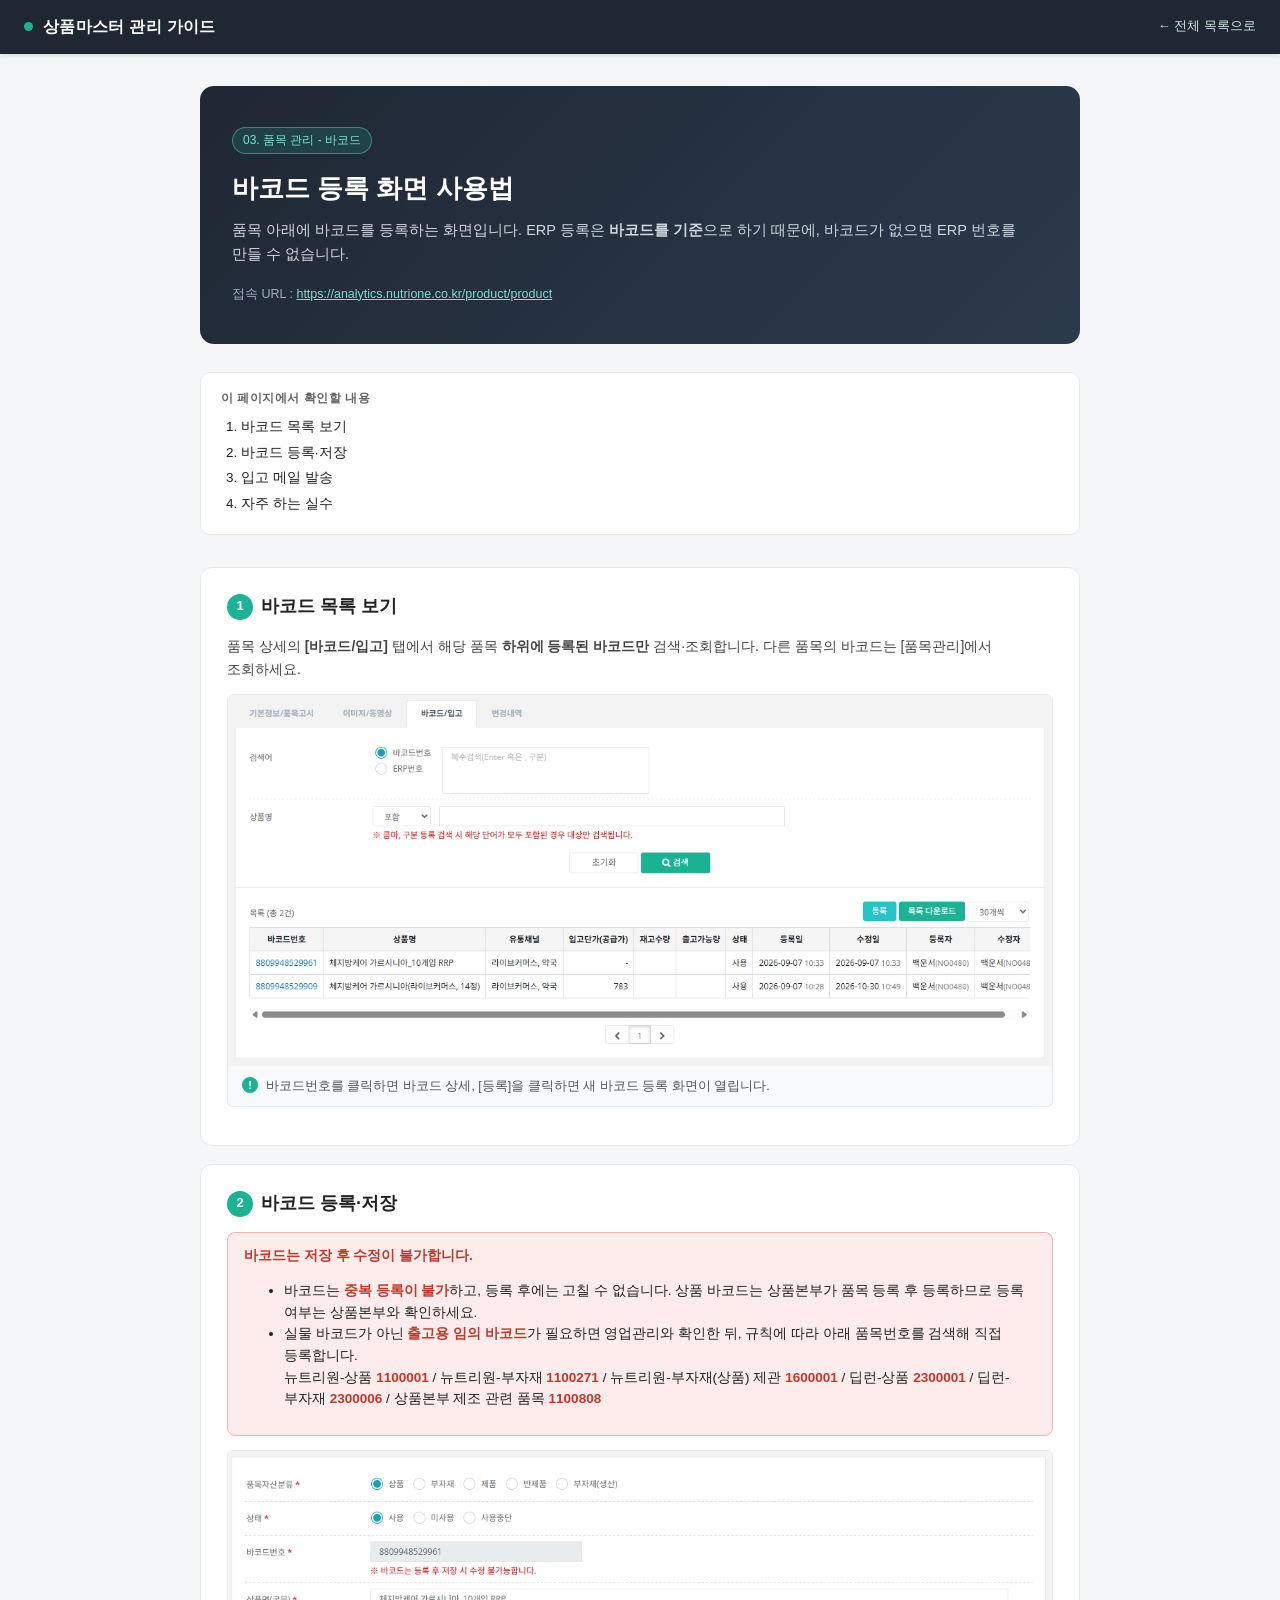
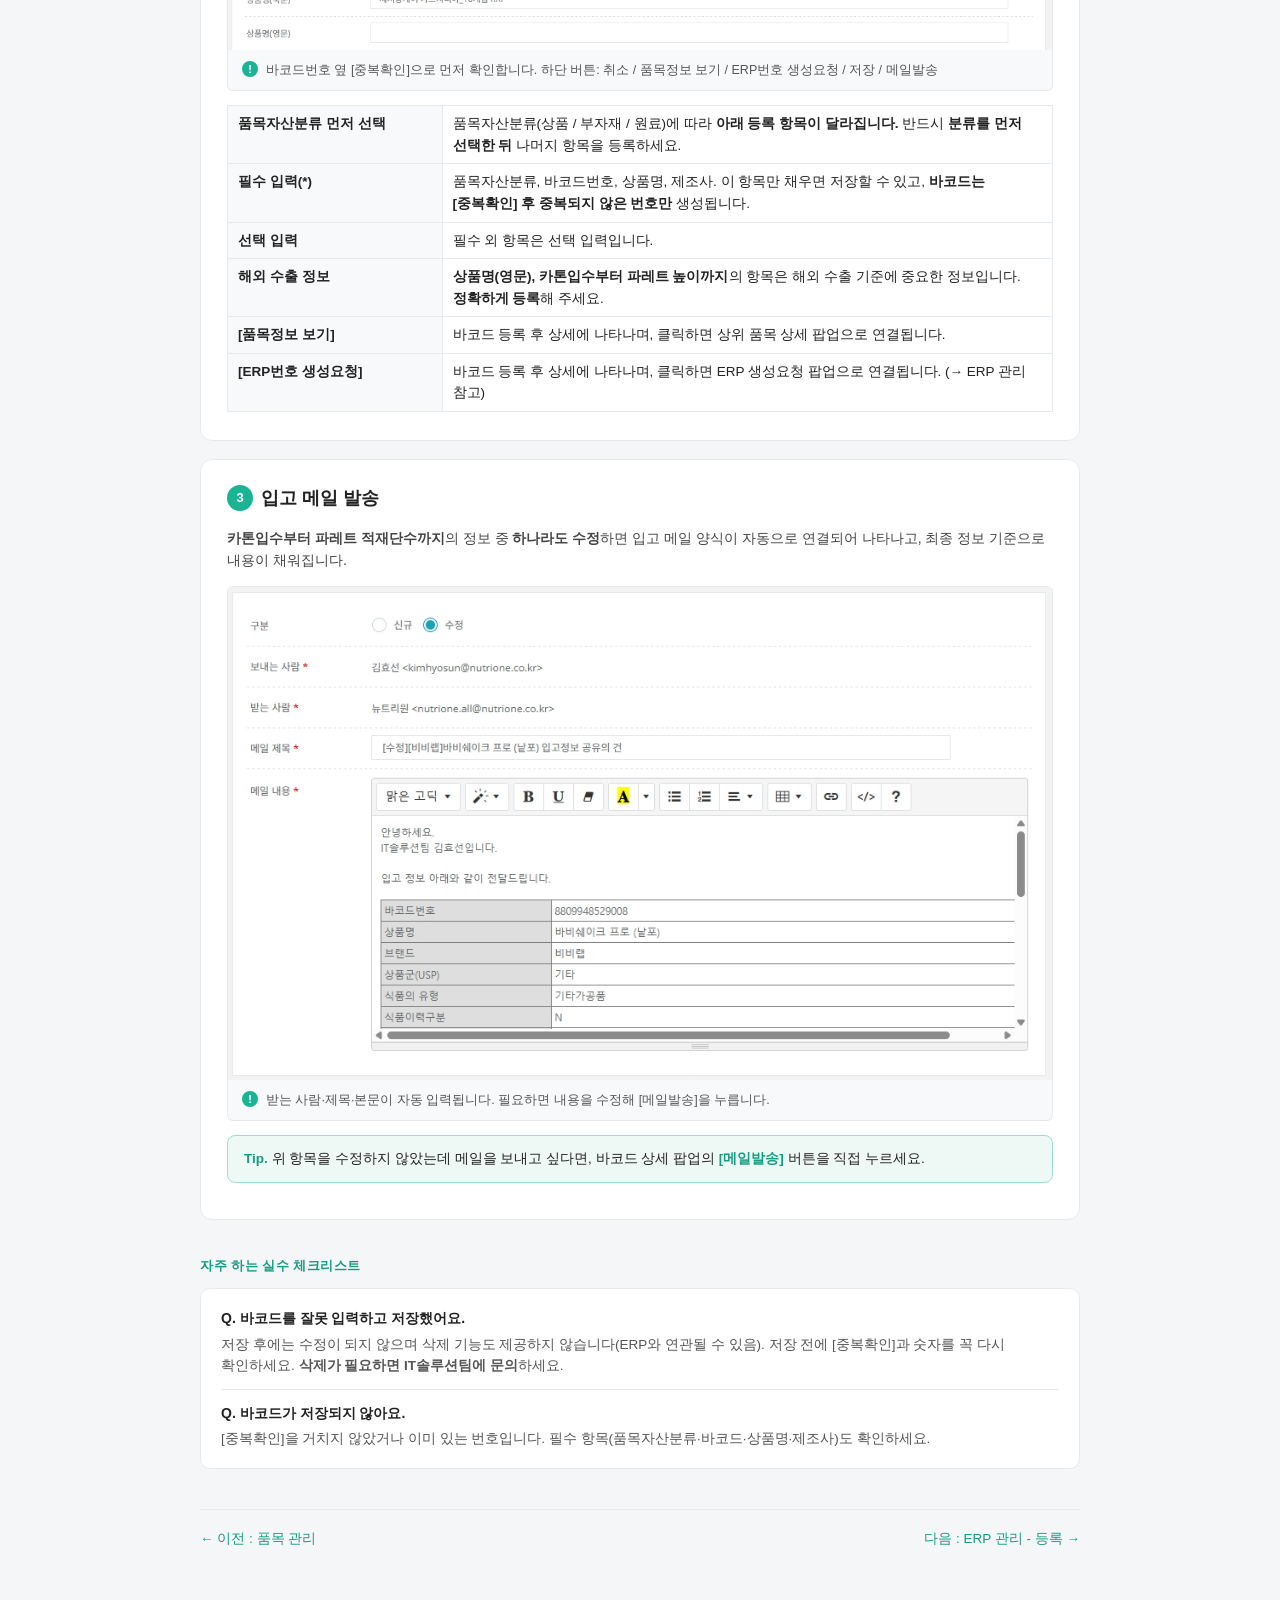
==== pages/barcode.html @ bc96de83 "Initial product master manual Co-Authored-By: Claude Sonnet 5.5 <noreply@anthropic.com>" ====
<!DOCTYPE html>
<html lang="ko">
<head>
<meta charset="UTF-8">
<meta name="viewport" content="width=device-width, initial-scale=1.0">
<title>품목 관리 - 바코드 | 상품마스터 관리 가이드</title>
<link rel="stylesheet" href="../assets/css/style.css">
</head>
<body>
  <div class="topbar">
    <div class="brand"><span class="dot"></span> 상품마스터 관리 가이드</div>
    <a class="home-link" href="../index.html">← 전체 목록으로</a>
  </div>

  <div class="wrap">
    <div class="hero">
      <span class="tag">03. 품목 관리 - 바코드</span>
      <h1>바코드 등록 화면 사용법</h1>
      <p>품목 아래에 바코드를 등록하는 화면입니다. ERP 등록은 <b>바코드를 기준</b>으로 하기 때문에, 바코드가 없으면 ERP 번호를 만들 수 없습니다.</p>
      <div class="meta">접속 URL : <a href="https://analytics.nutrione.co.kr/product/product" target="_blank" rel="noopener">https://analytics.nutrione.co.kr/product/product</a></div>
    </div>

    <div class="toc">
      <b>이 페이지에서 확인할 내용</b>
      <ol>
        <li>바코드 목록 보기</li>
        <li>바코드 등록·저장</li>
        <li>입고 메일 발송</li>
        <li>자주 하는 실수</li>
      </ol>
    </div>

    <div class="step">
      <h2><span class="step-no">1</span> 바코드 목록 보기</h2>
      <p>품목 상세의 <b>[바코드/입고]</b> 탭에서 해당 품목 <b>하위에 등록된 바코드만</b> 검색·조회합니다. 다른 품목의 바코드는 [품목관리]에서 조회하세요.</p>
      <div class="shot">
        <img class="has-cap" src="../assets/img/item_barcode_tab.png" alt="바코드/입고 탭">
        <div class="cap"><span>바코드번호를 클릭하면 바코드 상세, [등록]을 클릭하면 새 바코드 등록 화면이 열립니다.</span></div>
      </div>
    </div>

    <div class="step">
      <h2><span class="step-no">2</span> 바코드 등록·저장</h2>
      <div class="caution"><b>바코드는 저장 후 수정이 불가합니다.</b>
        <ul>
          <li>바코드는 <b>중복 등록이 불가</b>하고, 등록 후에는 고칠 수 없습니다. 상품 바코드는 상품본부가 품목 등록 후 등록하므로 등록 여부는 상품본부와 확인하세요.</li>
          <li>실물 바코드가 아닌 <b>출고용 임의 바코드</b>가 필요하면 영업관리와 확인한 뒤, 규칙에 따라 아래 품목번호를 검색해 직접 등록합니다.<br>
            뉴트리원-상품 <b>1100001</b> / 뉴트리원-부자재 <b>1100271</b> / 뉴트리원-부자재(상품) 제관 <b>1600001</b> / 딥런-상품 <b>2300001</b> / 딥런-부자재 <b>2300006</b> / 상품본부 제조 관련 품목 <b>1100808</b></li>
        </ul>
      </div>
      <div class="shot">
        <img class="has-cap" src="../assets/img/barcode_detail.png" alt="바코드 상세 등록 화면">
        <div class="cap"><span>바코드번호 옆 [중복확인]으로 먼저 확인합니다. 하단 버튼: 취소 / 품목정보 보기 / ERP번호 생성요청 / 저장 / 메일발송</span></div>
      </div>
      <table>
        <tr><th>품목자산분류 먼저 선택</th><td>품목자산분류(상품 / 부자재 / 원료)에 따라 <b>아래 등록 항목이 달라집니다.</b> 반드시 <b>분류를 먼저 선택한 뒤</b> 나머지 항목을 등록하세요.</td></tr>
        <tr><th>필수 입력(*)</th><td>품목자산분류, 바코드번호, 상품명, 제조사. 이 항목만 채우면 저장할 수 있고, <b>바코드는 [중복확인] 후 중복되지 않은 번호만</b> 생성됩니다.</td></tr>
        <tr><th>선택 입력</th><td>필수 외 항목은 선택 입력입니다.</td></tr>
        <tr><th>해외 수출 정보</th><td><b>상품명(영문), 카톤입수부터 파레트 높이까지</b>의 항목은 해외 수출 기준에 중요한 정보입니다. <b>정확하게 등록</b>해 주세요.</td></tr>
        <tr><th>[품목정보 보기]</th><td>바코드 등록 후 상세에 나타나며, 클릭하면 상위 품목 상세 팝업으로 연결됩니다.</td></tr>
        <tr><th>[ERP번호 생성요청]</th><td>바코드 등록 후 상세에 나타나며, 클릭하면 ERP 생성요청 팝업으로 연결됩니다. (→ ERP 관리 참고)</td></tr>
      </table>
    </div>

    <div class="step">
      <h2><span class="step-no">3</span> 입고 메일 발송</h2>
      <p><b>카톤입수부터 파레트 적재단수까지</b>의 정보 중 <b>하나라도 수정</b>하면 입고 메일 양식이 자동으로 연결되어 나타나고, 최종 정보 기준으로 내용이 채워집니다.</p>
      <div class="shot">
        <img class="has-cap" src="../assets/img/barcode_mail.png" alt="입고 정보 메일 양식">
        <div class="cap"><span>받는 사람·제목·본문이 자동 입력됩니다. 필요하면 내용을 수정해 [메일발송]을 누릅니다.</span></div>
      </div>
      <div class="tip"><b>Tip.</b> 위 항목을 수정하지 않았는데 메일을 보내고 싶다면, 바코드 상세 팝업의 <b>[메일발송]</b> 버튼을 직접 누르세요.</div>
    </div>

    <div class="section-title">자주 하는 실수 체크리스트</div>
    <div class="faq-box">
      <div class="q">Q. 바코드를 잘못 입력하고 저장했어요.</div>
      <div class="a">저장 후에는 수정이 되지 않으며 삭제 기능도 제공하지 않습니다(ERP와 연관될 수 있음). 저장 전에 [중복확인]과 숫자를 꼭 다시 확인하세요. <b>삭제가 필요하면 IT솔루션팀에 문의</b>하세요.</div>
      <div class="q">Q. 바코드가 저장되지 않아요.</div>
      <div class="a">[중복확인]을 거치지 않았거나 이미 있는 번호입니다. 필수 항목(품목자산분류·바코드·상품명·제조사)도 확인하세요.</div>
    </div>

    <div class="footer-nav">
      <a href="item.html">← 이전 : 품목 관리</a>
      <a href="erp.html">다음 : ERP 관리 - 등록 →</a>
    </div>
  </div>
</body>
</html>
---- assets/css/style.css ----
:root {
  --brand: #1ab394;
  --brand-dark: #159c81;
  --navy: #1f2733;
  --navy-light: #2c3a4d;
  --ink: #222;
  --sub: #666;
  --line: #e7eaec;
  --bg: #f4f6f8;
  --card: #ffffff;
  --danger: #ed5565;
  --warn-bg: #fff7e6;
  --warn-line: #f5c469;
  --tip-bg: #eef8f5;
  --tip-line: #9cded0;
}

* { box-sizing: border-box; }

body {
  margin: 0;
  font-family: "Pretendard", "Apple SD Gothic Neo", "Malgun Gothic", "맑은 고딕", sans-serif;
  background: var(--bg);
  color: var(--ink);
  line-height: 1.6;
  word-break: keep-all;
}

a { color: var(--brand-dark); text-decoration: none; }
a:hover { text-decoration: underline; }

img { max-width: 100%; border: 1px solid var(--line); border-radius: 6px; display: block; }

.topbar {
  position: sticky; top: 0; z-index: 20;
  background: var(--navy);
  color: #fff;
  padding: 14px 24px;
  display: flex; align-items: center; justify-content: space-between;
  box-shadow: 0 1px 4px rgba(0,0,0,.15);
}
.topbar .brand { font-weight: 700; letter-spacing: .3px; display: flex; align-items: center; gap: 10px; }
.topbar .brand .dot { width: 9px; height: 9px; border-radius: 50%; background: var(--brand); }
.topbar a.home-link { color: #cfe9e2; font-size: 13px; }
.topbar a.home-link:hover { color: #fff; }

.wrap { max-width: 920px; margin: 0 auto; padding: 32px 20px 80px; }

.hero {
  background: linear-gradient(135deg, var(--navy) 0%, var(--navy-light) 100%);
  color: #fff;
  border-radius: 14px;
  padding: 40px 32px;
  margin-bottom: 28px;
}
.hero .tag {
  display: inline-block; background: rgba(26,179,148,.18); color: #7be0cb;
  border: 1px solid rgba(123,224,203,.4); font-size: 12px; padding: 3px 10px; border-radius: 20px; margin-bottom: 14px;
}
.hero h1 { font-size: 26px; margin: 0 0 10px; }
.hero p { color: #cfd6de; margin: 0; font-size: 14.5px; }
.hero .meta { margin-top: 18px; font-size: 12.5px; color: #9fb0c3; }
.hero .meta a { color: #7be0cb; text-decoration: underline; }
.hero .meta a:hover { color: #fff; }

.reveal-after { display: none; }

img.zoomable { cursor: zoom-in; }
.lightbox-overlay {
  position: fixed; inset: 0; background: rgba(0,0,0,.85);
  display: none; align-items: center; justify-content: center;
  z-index: 1000; padding: 24px; cursor: zoom-out;
}
.lightbox-overlay.active { display: flex; }
.lightbox-overlay img { max-width: 95vw; max-height: 95vh; border-radius: 6px; box-shadow: 0 10px 40px rgba(0,0,0,.5); }

.section-title {
  font-size: 13px; font-weight: 700; color: var(--brand-dark);
  text-transform: uppercase; letter-spacing: .5px; margin: 36px 0 12px;
}

.notice-box {
  background: var(--warn-bg); border: 1px solid var(--warn-line); border-radius: 10px;
  padding: 16px 18px; margin: 16px 0; font-size: 14px;
}
.notice-box b { color: #a9660c; }

.card-grid { display: grid; grid-template-columns: 1fr; gap: 14px; }

.menu-card {
  display: block;
  background: var(--card); border: 1px solid var(--line); border-radius: 12px;
  padding: 20px 22px; transition: box-shadow .15s, transform .15s, border-color .15s;
}
.menu-card:hover { box-shadow: 0 6px 18px rgba(0,0,0,.08); border-color: var(--brand); transform: translateY(-1px); text-decoration: none; }
.menu-card .idx { font-size: 12px; color: var(--brand-dark); font-weight: 700; margin-bottom: 6px; }
.menu-card h3 { margin: 0 0 6px; font-size: 18px; color: var(--ink); }
.menu-card p { margin: 0; font-size: 13.5px; color: var(--sub); }
.menu-card .steps { margin-top: 10px; display: flex; flex-wrap: wrap; gap: 6px; }
.menu-card .steps span { font-size: 11.5px; background: #f1f3f5; color: #555; padding: 3px 9px; border-radius: 20px; }
.menu-card .arrow { float: right; color: var(--brand); font-size: 20px; }

.toc {
  background: var(--card); border: 1px solid var(--line); border-radius: 10px; padding: 16px 20px; margin: 20px 0 32px;
  font-size: 13.5px;
}
.toc b { display: block; margin-bottom: 8px; font-size: 12px; color: var(--sub); text-transform: uppercase; letter-spacing: .5px; }
.toc ol { margin: 0; padding-left: 20px; }
.toc li { margin: 4px 0; }

.step {
  background: var(--card); border: 1px solid var(--line); border-radius: 12px;
  padding: 24px 26px; margin: 18px 0;
}
.step .step-no {
  display: inline-flex; align-items: center; justify-content: center;
  width: 26px; height: 26px; border-radius: 50%; background: var(--brand); color: #fff;
  font-size: 13px; font-weight: 700; margin-right: 8px;
}
.step h2 { font-size: 18px; margin: 0 0 14px; display: flex; align-items: center; }
.step h4 { font-size: 14.5px; margin: 22px 0 8px; color: var(--navy); }
.step p { font-size: 14px; color: #444; }
.step ul, .step table { font-size: 13.5px; }
.step table { width: 100%; border-collapse: collapse; margin: 10px 0 4px; }
.step table th, .step table td { border: 1px solid var(--line); padding: 7px 10px; text-align: left; vertical-align: top; }
.step table th { background: #f7f9fa; width: 26%; white-space: nowrap; }

.shot { margin: 14px 0; }
.shot img.has-cap { border-bottom-left-radius: 0; border-bottom-right-radius: 0; }
.cap {
  display: flex; align-items: flex-start; gap: 8px; text-align: left;
  font-size: 12.5px; color: #555;
  background: #f7f9fa; border: 1px solid var(--line); border-top: none;
  border-radius: 0 0 6px 6px; padding: 10px 14px; margin-top: -1px;
}
.cap::before {
  content: "!"; flex: 0 0 auto; width: 16px; height: 16px; margin-top: 1px;
  border-radius: 50%; background: var(--brand); color: #fff;
  font-size: 11px; font-weight: 700; line-height: 16px; text-align: center;
}

.tip, .warn, .caution {
  border-radius: 8px; padding: 12px 16px; margin: 12px 0; font-size: 13.5px;
}
.tip { background: var(--tip-bg); border: 1px solid var(--tip-line); }
.tip b { color: var(--brand-dark); }
.warn { background: var(--warn-bg); border: 1px solid var(--warn-line); }
.warn b { color: #a9660c; }
.caution { background: #fdeceb; border: 1px solid #f3b3b0; }
.caution b { color: #c0392b; }

.flow {
  display: flex; flex-wrap: wrap; align-items: center; gap: 6px; margin: 14px 0 20px; font-size: 13px;
}
.flow .node { background: #f1f3f5; border: 1px solid var(--line); border-radius: 20px; padding: 6px 14px; font-weight: 600; color: #333; }
.flow .node.now { background: var(--brand); border-color: var(--brand); color: #fff; }
.flow .node.stop { background: #fdeceb; border-color: #f3b3b0; color: #c0392b; }
.flow .arrow { color: #aaa; }

.btnlist { display: flex; flex-wrap: wrap; gap: 8px; margin: 10px 0; }
.btnlist span { font-size: 12.5px; border-radius: 6px; padding: 5px 12px; border: 1px solid var(--line); background: #fafbfc; font-weight: 600; }
.btnlist span.primary { background: var(--brand); border-color: var(--brand); color: #fff; }
.btnlist span.danger { background: #fdeceb; border-color: #f3b3b0; color: #c0392b; }

.footer-nav {
  display: flex; justify-content: space-between; align-items: center; margin-top: 40px;
  padding-top: 18px; border-top: 1px solid var(--line); font-size: 13.5px;
}

.faq-box { background: var(--card); border: 1px solid var(--line); border-radius: 10px; padding: 6px 20px; margin: 10px 0; }
.faq-box .q { font-weight: 700; padding: 12px 0 4px; font-size: 14px; }
.faq-box .a { color: #555; font-size: 13.5px; padding-bottom: 12px; border-bottom: 1px solid var(--line); }
.faq-box .a:last-child { border-bottom: none; }

.badge-team { display:inline-block; font-size: 11px; background:#eef2f6; color:#456; border-radius: 4px; padding: 1px 7px; margin-left:6px; }
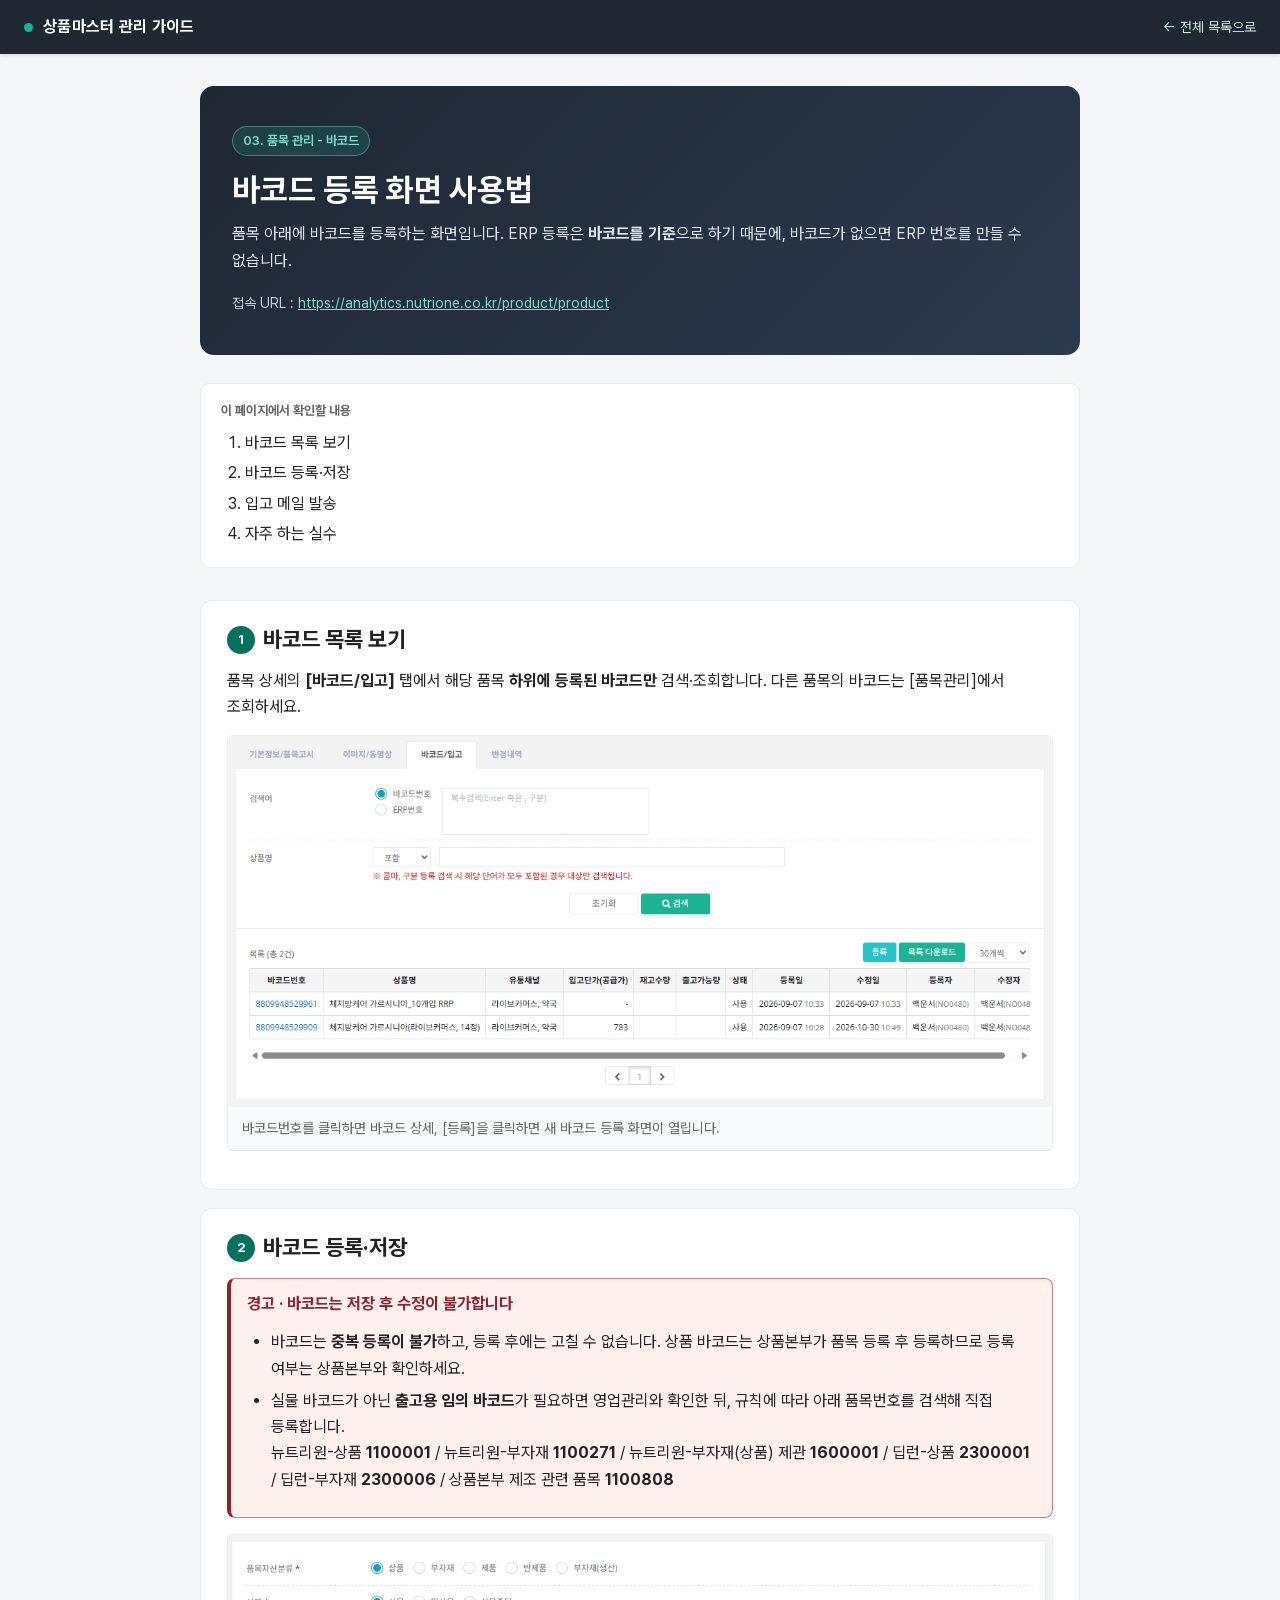
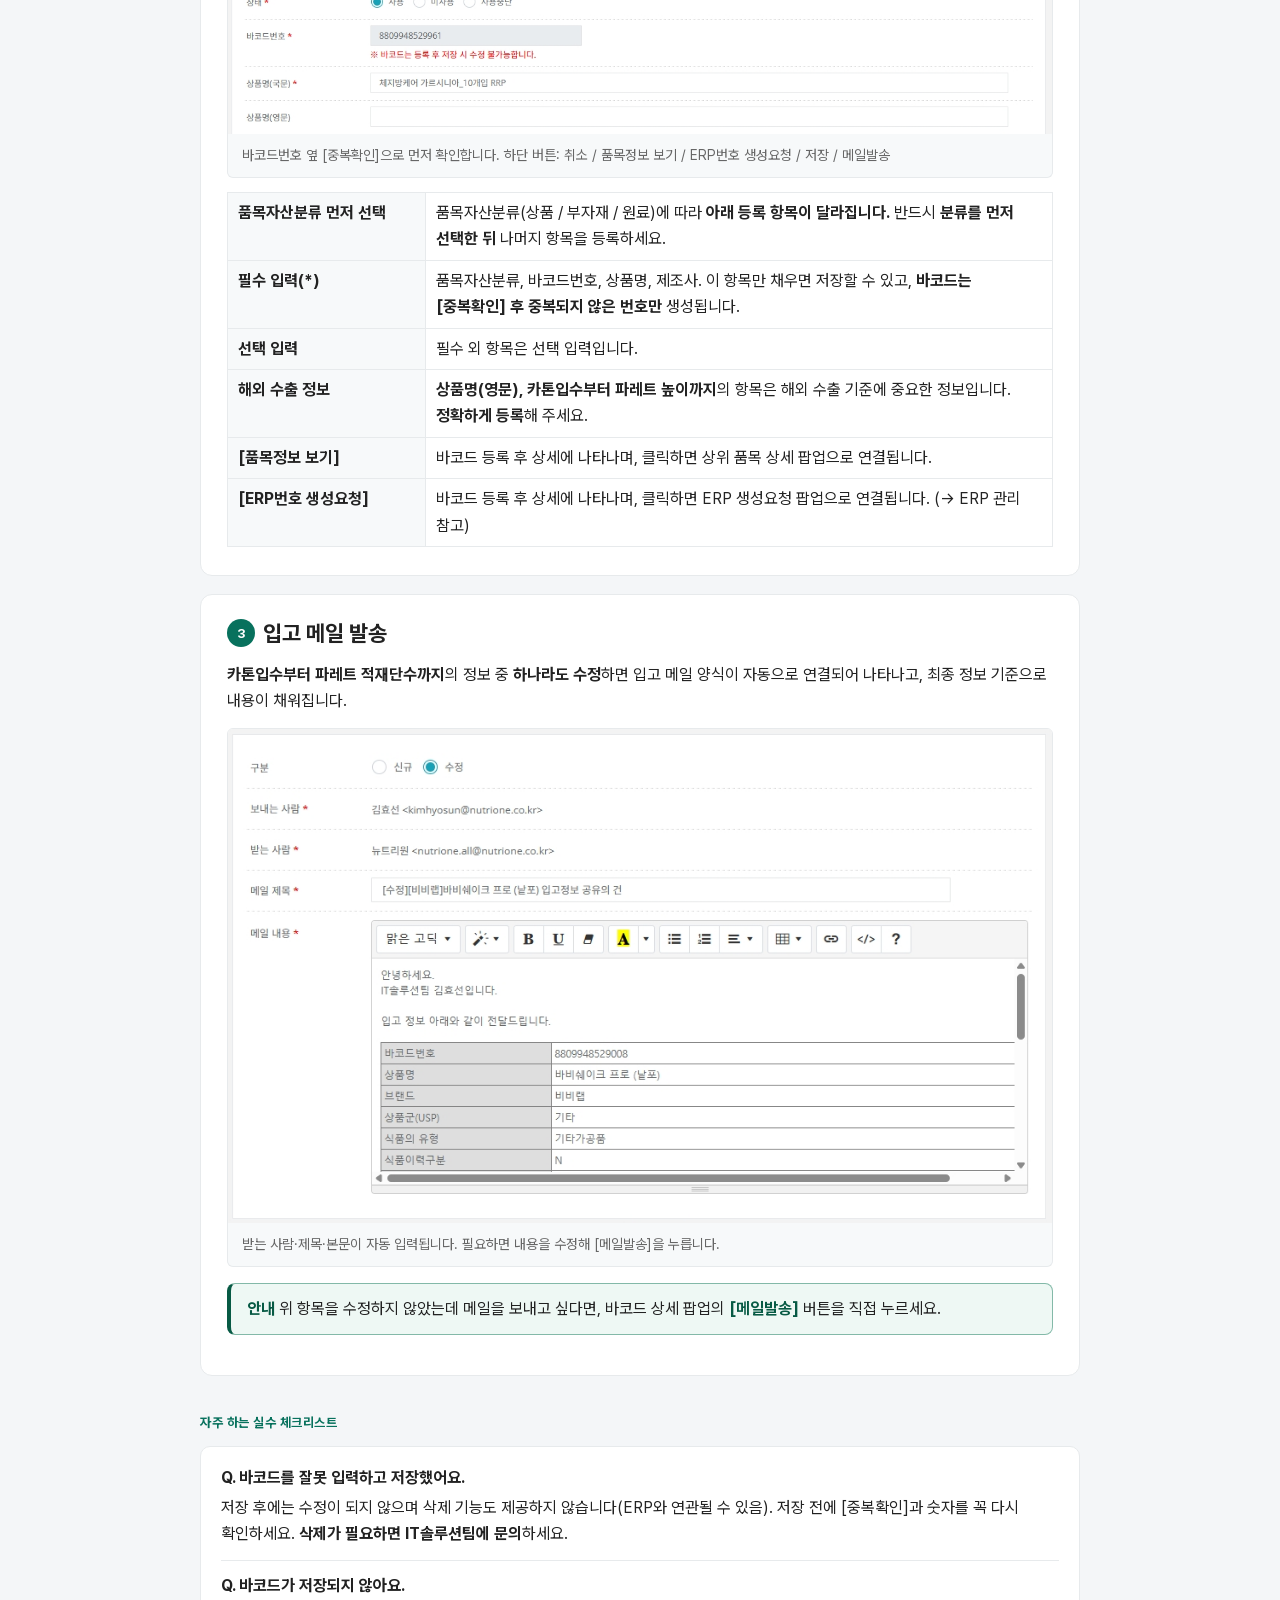
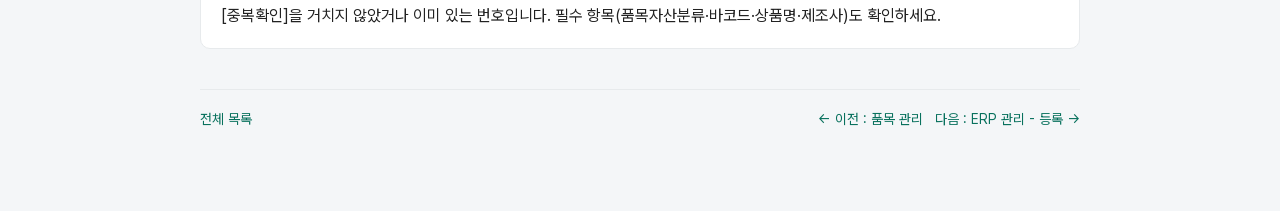
==== commit 832b5e30: "상품마스터 매뉴얼 화면에 공통 스타일 적용" ====
--- a/pages/barcode.html
+++ b/pages/barcode.html
@@ -41,7 +41,7 @@
 
     <div class="step">
       <h2><span class="step-no">2</span> 바코드 등록·저장</h2>
-      <div class="caution"><b>바코드는 저장 후 수정이 불가합니다.</b>
+      <div class="caution"><b>경고 · 바코드는 저장 후 수정이 불가합니다</b>
         <ul>
           <li>바코드는 <b>중복 등록이 불가</b>하고, 등록 후에는 고칠 수 없습니다. 상품 바코드는 상품본부가 품목 등록 후 등록하므로 등록 여부는 상품본부와 확인하세요.</li>
           <li>실물 바코드가 아닌 <b>출고용 임의 바코드</b>가 필요하면 영업관리와 확인한 뒤, 규칙에 따라 아래 품목번호를 검색해 직접 등록합니다.<br>
@@ -69,7 +69,7 @@
         <img class="has-cap" src="../assets/img/barcode_mail.png" alt="입고 정보 메일 양식">
         <div class="cap"><span>받는 사람·제목·본문이 자동 입력됩니다. 필요하면 내용을 수정해 [메일발송]을 누릅니다.</span></div>
       </div>
-      <div class="tip"><b>Tip.</b> 위 항목을 수정하지 않았는데 메일을 보내고 싶다면, 바코드 상세 팝업의 <b>[메일발송]</b> 버튼을 직접 누르세요.</div>
+      <div class="tip"><b>안내</b> 위 항목을 수정하지 않았는데 메일을 보내고 싶다면, 바코드 상세 팝업의 <b>[메일발송]</b> 버튼을 직접 누르세요.</div>
     </div>
 
     <div class="section-title">자주 하는 실수 체크리스트</div>
@@ -80,10 +80,13 @@
       <div class="a">[중복확인]을 거치지 않았거나 이미 있는 번호입니다. 필수 항목(품목자산분류·바코드·상품명·제조사)도 확인하세요.</div>
     </div>
 
-    <div class="footer-nav">
-      <a href="item.html">← 이전 : 품목 관리</a>
-      <a href="erp.html">다음 : ERP 관리 - 등록 →</a>
-    </div>
+    <nav class="footer-nav" aria-label="매뉴얼 페이지">
+      <a href="../index.html">전체 목록</a>
+      <span class="footer-links">
+        <a href="item.html">← 이전 : 품목 관리</a>
+        <a href="erp.html">다음 : ERP 관리 - 등록 →</a>
+      </span>
+    </nav>
   </div>
 </body>
 </html>
--- a/assets/css/style.css
+++ b/assets/css/style.css
@@ -1,6 +1,23 @@
+@font-face {
+  font-family: "Pretendard";
+  src: url("../fonts/PretendardVariable.woff2") format("woff2");
+  font-style: normal;
+  font-weight: 100 900;
+  font-display: swap;
+}
+
 :root {
+  --font-manual: "Pretendard", "Apple SD Gothic Neo", "Malgun Gothic", sans-serif;
+  --fs-title: 2rem;
+  --fs-section: 1.375rem;
+  --fs-subheading: 1.125rem;
+  --fs-body: 1rem;
+  --fs-note: .875rem;
+  --fs-label: .8125rem;
+  --lh-body: 1.65;
+  --lh-heading: 1.3;
   --brand: #1ab394;
-  --brand-dark: #159c81;
+  --brand-dark: #08715d;
   --navy: #1f2733;
   --navy-light: #2c3a4d;
   --ink: #222;
@@ -8,26 +25,41 @@
   --line: #e7eaec;
   --bg: #f4f6f8;
   --card: #ffffff;
-  --danger: #ed5565;
-  --warn-bg: #fff7e6;
-  --warn-line: #f5c469;
-  --tip-bg: #eef8f5;
-  --tip-line: #9cded0;
+  --green-bg: #eef8f4;
+  --green-line: #83b9a8;
+  --green-ink: #075a44;
+  --yellow-bg: #fff8e5;
+  --yellow-line: #c39539;
+  --yellow-ink: #704600;
+  --red-bg: #fff0f0;
+  --red-line: #cc7e83;
+  --red-ink: #8d2330;
 }
 
 * { box-sizing: border-box; }
 
 body {
   margin: 0;
-  font-family: "Pretendard", "Apple SD Gothic Neo", "Malgun Gothic", "맑은 고딕", sans-serif;
+  font-family: var(--font-manual);
+  font-size: var(--fs-body);
   background: var(--bg);
   color: var(--ink);
-  line-height: 1.6;
+  line-height: var(--lh-body);
   word-break: keep-all;
-}
+  overflow-wrap: anywhere;
+}
+
+button, input, select, textarea { font: inherit; }
+h1, h2, h3, h4, h5, h6 { line-height: var(--lh-heading); }
+h1 { font-size: var(--fs-title); }
+h2 { font-size: var(--fs-section); }
+h3 { font-size: var(--fs-subheading); }
+h4, h5, h6 { font-size: var(--fs-body); }
+small, figcaption, .footnote { font-size: var(--fs-note); color: var(--sub); }
 
 a { color: var(--brand-dark); text-decoration: none; }
 a:hover { text-decoration: underline; }
+:focus-visible { outline: 2px solid currentColor; outline-offset: 3px; }
 
 img { max-width: 100%; border: 1px solid var(--line); border-radius: 6px; display: block; }
 
@@ -41,7 +73,7 @@
 }
 .topbar .brand { font-weight: 700; letter-spacing: .3px; display: flex; align-items: center; gap: 10px; }
 .topbar .brand .dot { width: 9px; height: 9px; border-radius: 50%; background: var(--brand); }
-.topbar a.home-link { color: #cfe9e2; font-size: 13px; }
+.topbar a.home-link { color: #cfe9e2; font-size: var(--fs-note); }
 .topbar a.home-link:hover { color: #fff; }
 
 .wrap { max-width: 920px; margin: 0 auto; padding: 32px 20px 80px; }
@@ -55,11 +87,12 @@
 }
 .hero .tag {
   display: inline-block; background: rgba(26,179,148,.18); color: #7be0cb;
-  border: 1px solid rgba(123,224,203,.4); font-size: 12px; padding: 3px 10px; border-radius: 20px; margin-bottom: 14px;
-}
-.hero h1 { font-size: 26px; margin: 0 0 10px; }
-.hero p { color: #cfd6de; margin: 0; font-size: 14.5px; }
-.hero .meta { margin-top: 18px; font-size: 12.5px; color: #9fb0c3; }
+  border: 1px solid rgba(123,224,203,.4); font-size: var(--fs-label); font-weight: 600;
+  padding: 3px 10px; border-radius: 20px; margin-bottom: 14px;
+}
+.hero h1 { margin: 0 0 10px; }
+.hero p { color: #e0e6ed; margin: 0; }
+.hero .meta { margin-top: 18px; font-size: var(--fs-note); color: #c5d0de; }
 .hero .meta a { color: #7be0cb; text-decoration: underline; }
 .hero .meta a:hover { color: #fff; }
 
@@ -75,15 +108,9 @@
 .lightbox-overlay img { max-width: 95vw; max-height: 95vh; border-radius: 6px; box-shadow: 0 10px 40px rgba(0,0,0,.5); }
 
 .section-title {
-  font-size: 13px; font-weight: 700; color: var(--brand-dark);
+  font-size: var(--fs-label); font-weight: 700; color: var(--brand-dark);
   text-transform: uppercase; letter-spacing: .5px; margin: 36px 0 12px;
 }
-
-.notice-box {
-  background: var(--warn-bg); border: 1px solid var(--warn-line); border-radius: 10px;
-  padding: 16px 18px; margin: 16px 0; font-size: 14px;
-}
-.notice-box b { color: #a9660c; }
 
 .card-grid { display: grid; grid-template-columns: 1fr; gap: 14px; }
 
@@ -93,83 +120,103 @@
   padding: 20px 22px; transition: box-shadow .15s, transform .15s, border-color .15s;
 }
 .menu-card:hover { box-shadow: 0 6px 18px rgba(0,0,0,.08); border-color: var(--brand); transform: translateY(-1px); text-decoration: none; }
-.menu-card .idx { font-size: 12px; color: var(--brand-dark); font-weight: 700; margin-bottom: 6px; }
-.menu-card h3 { margin: 0 0 6px; font-size: 18px; color: var(--ink); }
-.menu-card p { margin: 0; font-size: 13.5px; color: var(--sub); }
+.menu-card .idx { font-size: var(--fs-label); color: var(--brand-dark); font-weight: 700; margin-bottom: 6px; }
+.menu-card h3 { margin: 0 0 6px; color: var(--ink); }
+.menu-card p { margin: 0; color: var(--sub); }
 .menu-card .steps { margin-top: 10px; display: flex; flex-wrap: wrap; gap: 6px; }
-.menu-card .steps span { font-size: 11.5px; background: #f1f3f5; color: #555; padding: 3px 9px; border-radius: 20px; }
-.menu-card .arrow { float: right; color: var(--brand); font-size: 20px; }
+.menu-card .steps span { font-size: var(--fs-label); background: #f1f3f5; color: #555; padding: 3px 9px; border-radius: 20px; }
+.menu-card .arrow { float: right; color: var(--brand-dark); font-size: var(--fs-subheading); }
 
 .toc {
   background: var(--card); border: 1px solid var(--line); border-radius: 10px; padding: 16px 20px; margin: 20px 0 32px;
-  font-size: 13.5px;
-}
-.toc b { display: block; margin-bottom: 8px; font-size: 12px; color: var(--sub); text-transform: uppercase; letter-spacing: .5px; }
-.toc ol { margin: 0; padding-left: 20px; }
-.toc li { margin: 4px 0; }
-
+}
+.toc b { display: block; margin-bottom: 8px; font-size: var(--fs-label); color: var(--sub); }
+.toc ol { margin: 0; padding-inline-start: 1.5rem; }
+.toc li { margin-block: .25rem; }
+.toc a, .step a:not(.node) { text-decoration: underline; text-underline-offset: .18em; }
+
+.step[id] { scroll-margin-top: 5rem; }
 .step {
   background: var(--card); border: 1px solid var(--line); border-radius: 12px;
   padding: 24px 26px; margin: 18px 0;
 }
 .step .step-no {
   display: inline-flex; align-items: center; justify-content: center;
-  width: 26px; height: 26px; border-radius: 50%; background: var(--brand); color: #fff;
-  font-size: 13px; font-weight: 700; margin-right: 8px;
-}
-.step h2 { font-size: 18px; margin: 0 0 14px; display: flex; align-items: center; }
-.step h4 { font-size: 14.5px; margin: 22px 0 8px; color: var(--navy); }
-.step p { font-size: 14px; color: #444; }
-.step ul, .step table { font-size: 13.5px; }
+  flex: 0 0 auto; min-width: 1.75rem; min-height: 1.75rem; padding-inline: .25rem;
+  border-radius: 2rem; background: var(--brand-dark); color: #fff;
+  font-size: var(--fs-label); font-weight: 700; line-height: 1;
+}
+.step h2 { margin: 0 0 14px; display: flex; align-items: center; gap: .5rem; }
+.step h3, .step h4 { margin: 22px 0 8px; color: var(--navy); }
+.step p, .step ol, .step ul { margin-block: .75rem; }
+.step ol, .step ul { padding-inline-start: 1.5rem; }
+.step li + li { margin-block-start: .35em; }
 .step table { width: 100%; border-collapse: collapse; margin: 10px 0 4px; }
-.step table th, .step table td { border: 1px solid var(--line); padding: 7px 10px; text-align: left; vertical-align: top; }
-.step table th { background: #f7f9fa; width: 26%; white-space: nowrap; }
+.step table th, .step table td { border: 1px solid var(--line); padding: 7px 10px; text-align: left; vertical-align: top; overflow-wrap: anywhere; }
+.step table th { background: #f7f9fa; }
+.step table tr > th:first-child:nth-last-child(2) { width: 24%; }
+.table-scroll { overflow-x: auto; }
 
 .shot { margin: 14px 0; }
 .shot img.has-cap { border-bottom-left-radius: 0; border-bottom-right-radius: 0; }
 .cap {
   display: flex; align-items: flex-start; gap: 8px; text-align: left;
-  font-size: 12.5px; color: #555;
+  font-size: var(--fs-note); color: var(--sub);
   background: #f7f9fa; border: 1px solid var(--line); border-top: none;
   border-radius: 0 0 6px 6px; padding: 10px 14px; margin-top: -1px;
 }
-.cap::before {
-  content: "!"; flex: 0 0 auto; width: 16px; height: 16px; margin-top: 1px;
-  border-radius: 50%; background: var(--brand); color: #fff;
-  font-size: 11px; font-weight: 700; line-height: 16px; text-align: center;
-}
-
-.tip, .warn, .caution {
-  border-radius: 8px; padding: 12px 16px; margin: 12px 0; font-size: 13.5px;
-}
-.tip { background: var(--tip-bg); border: 1px solid var(--tip-line); }
-.tip b { color: var(--brand-dark); }
-.warn { background: var(--warn-bg); border: 1px solid var(--warn-line); }
-.warn b { color: #a9660c; }
-.caution { background: #fdeceb; border: 1px solid #f3b3b0; }
-.caution b { color: #c0392b; }
+.tip { --notice-bg: var(--green-bg); --notice-line: var(--green-line); --notice-ink: var(--green-ink); }
+.warn, .notice-box { --notice-bg: var(--yellow-bg); --notice-line: var(--yellow-line); --notice-ink: var(--yellow-ink); }
+.caution { --notice-bg: var(--red-bg); --notice-line: var(--red-line); --notice-ink: var(--red-ink); }
+:is(.tip, .warn, .notice-box, .caution) {
+  background: var(--notice-bg);
+  border: 1px solid var(--notice-line);
+  border-inline-start: 4px solid var(--notice-ink);
+  border-radius: 8px;
+  padding: .75rem 1rem;
+  margin-block: 1rem;
+  font-size: var(--fs-body);
+}
+:is(.tip, .warn, .notice-box, .caution) > :is(b, .notice-title) { color: var(--notice-ink); }
+.notice-title { margin: 0; font-size: var(--fs-body); font-weight: 700; }
+:is(.tip, .warn, .notice-box, .caution) > p { margin-block: .4em 0; }
 
 .flow {
-  display: flex; flex-wrap: wrap; align-items: center; gap: 6px; margin: 14px 0 20px; font-size: 13px;
+  display: flex; flex-wrap: wrap; align-items: center; gap: 6px; margin: 14px 0 20px; font-size: var(--fs-note);
 }
 .flow .node { background: #f1f3f5; border: 1px solid var(--line); border-radius: 20px; padding: 6px 14px; font-weight: 600; color: #333; }
-.flow .node.now { background: var(--brand); border-color: var(--brand); color: #fff; }
-.flow .node.stop { background: #fdeceb; border-color: #f3b3b0; color: #c0392b; }
+.flow .node.now { background: var(--brand-dark); border-color: var(--brand-dark); color: #fff; }
+.flow .node.now small { color: inherit; }
+.flow .node.stop { background: var(--red-bg); border-color: var(--red-line); color: var(--red-ink); }
 .flow .arrow { color: #aaa; }
 
 .btnlist { display: flex; flex-wrap: wrap; gap: 8px; margin: 10px 0; }
-.btnlist span { font-size: 12.5px; border-radius: 6px; padding: 5px 12px; border: 1px solid var(--line); background: #fafbfc; font-weight: 600; }
-.btnlist span.primary { background: var(--brand); border-color: var(--brand); color: #fff; }
-.btnlist span.danger { background: #fdeceb; border-color: #f3b3b0; color: #c0392b; }
+.btnlist span { font-size: var(--fs-note); border-radius: 6px; padding: 5px 12px; border: 1px solid var(--line); background: #fafbfc; font-weight: 600; }
+.btnlist span.primary { background: var(--brand-dark); border-color: var(--brand-dark); color: #fff; }
+.btnlist span.danger { background: var(--red-bg); border-color: var(--red-line); color: var(--red-ink); }
 
 .footer-nav {
-  display: flex; justify-content: space-between; align-items: center; margin-top: 40px;
-  padding-top: 18px; border-top: 1px solid var(--line); font-size: 13.5px;
+  display: grid; grid-template-columns: max-content minmax(0, 1fr);
+  align-items: start; gap: .75rem; margin-top: 40px;
+  padding-top: 18px; border-top: 1px solid var(--line); font-size: var(--fs-note);
+}
+.footer-links { display: flex; flex-wrap: wrap; justify-content: flex-end; gap: .35rem .75rem; text-align: end; }
+
+@media (max-width: 580px) {
+  .wrap { padding: 20px 16px 48px; }
+  .hero { padding: 24px 18px; margin-bottom: 20px; }
+  .step, .toc { padding: 16px; }
+  .step table th, .step table td { padding: 6px; }
+  .step table tr > th:first-child:nth-last-child(2) { width: 28%; }
+}
+@media (max-width: 420px) {
+  .topbar { gap: 12px; padding-inline: 16px; }
+  .topbar .brand .dot { flex-shrink: 0; }
 }
 
 .faq-box { background: var(--card); border: 1px solid var(--line); border-radius: 10px; padding: 6px 20px; margin: 10px 0; }
-.faq-box .q { font-weight: 700; padding: 12px 0 4px; font-size: 14px; }
-.faq-box .a { color: #555; font-size: 13.5px; padding-bottom: 12px; border-bottom: 1px solid var(--line); }
+.faq-box .q { font-weight: 700; padding: 12px 0 4px; }
+.faq-box .a { padding-bottom: 12px; border-bottom: 1px solid var(--line); }
 .faq-box .a:last-child { border-bottom: none; }
 
-.badge-team { display:inline-block; font-size: 11px; background:#eef2f6; color:#456; border-radius: 4px; padding: 1px 7px; margin-left:6px; }
+.badge-team { display: inline-block; font-size: var(--fs-label); background: #eef2f6; color: #456; border-radius: 4px; padding: 1px 7px; margin-left: 6px; }
